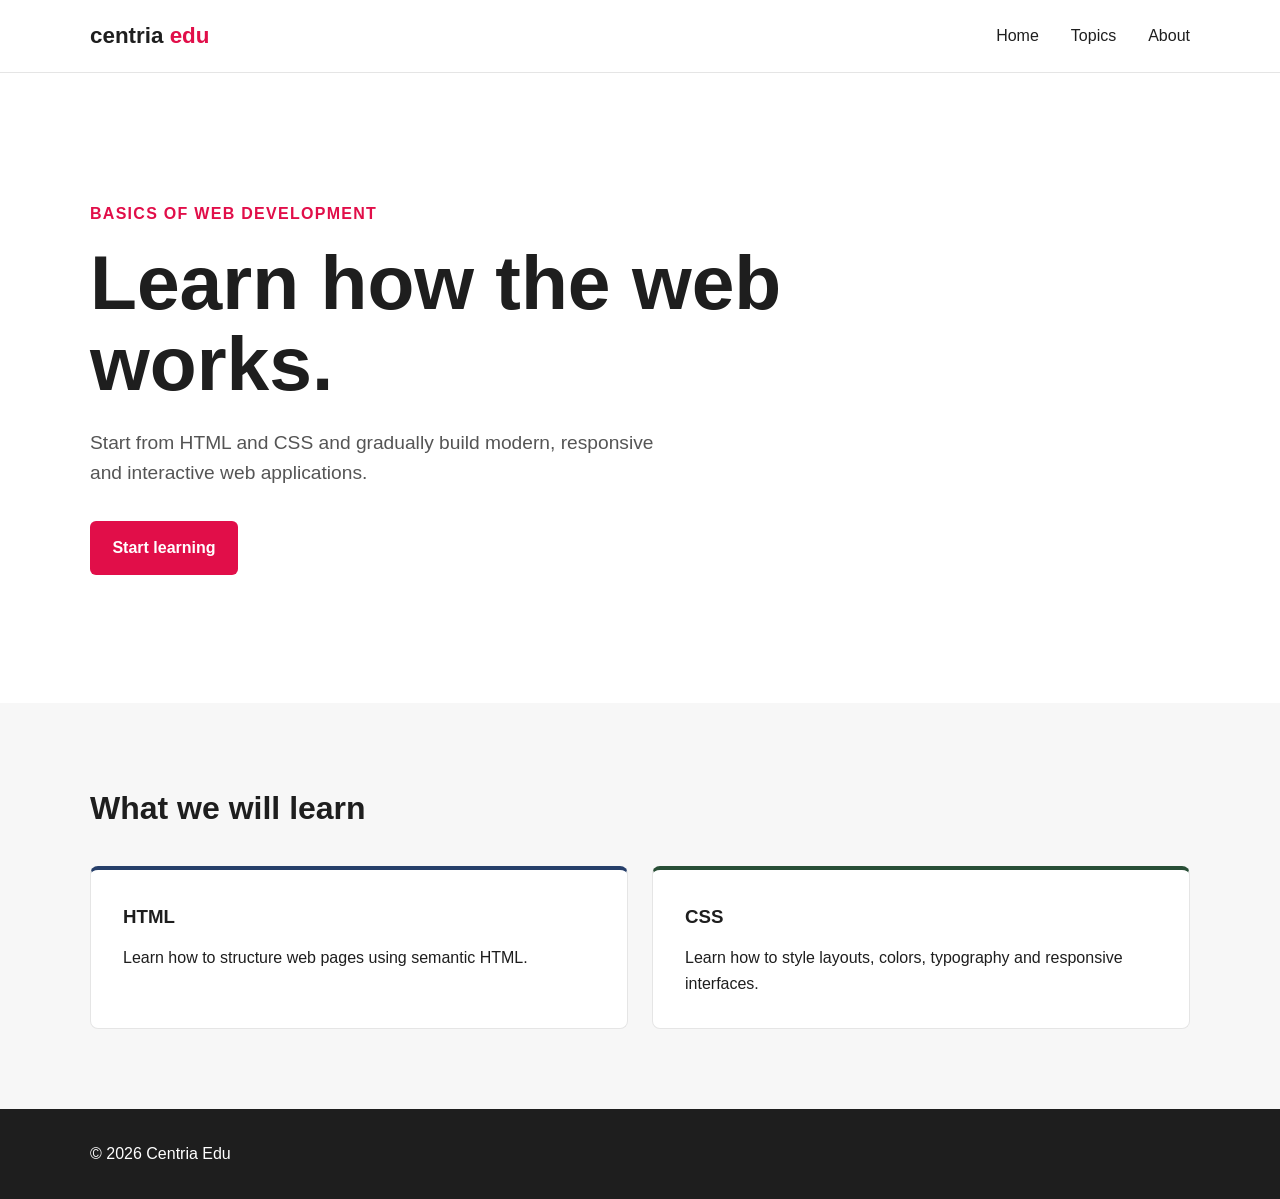
==== s4/index.html @ 7c149ac9 "Add files via upload" ====
<!--
    Centria Edu - Basics of Web Development

    Original author: Ville Heikkiniemi
    Modified by: Student Name
    Last modified: 2026-08-11

    https://Topias777.github.io/s1/s4/

    Based on the original course template.
-->

<!DOCTYPE html>
<html lang="en">
<head>
    <meta charset="UTF-8">
    <meta name="viewport" content="width=device-width, initial-scale=1.0">
    <meta name="author" content="Ville Heikkiniemi">
    <link rel="icon" href="favicon.ico">
    <link rel="stylesheet" href="style.css">
    <title>Centria Edu | Basics of Web Development</title>

    <style>
        :root {
            --primary: #e10e49;
            --light: #ffffff;
            --dark: #1e1e1e;
            --blue: #263f6a;
            --green: #284e36;
            --orange: #e37222;
            --rose: #c24d52;
        }

        * {
            box-sizing: border-box;
            margin: 0;
            padding: 0;
        }

        body {
            font-family: Arial, Helvetica, sans-serif;
            background-color: var(--light);
            color: var(--dark);
            line-height: 1.6;
        }

        header {
            border-bottom: 1px solid #e5e5e5;
        }

        .container {
            width: min(1100px, 90%);
            margin: 0 auto;
        }

        nav {
            min-height: 72px;
            display: flex;
            justify-content: space-between;
            align-items: center;
        }

        .logo {
            font-size: 1.4rem;
            font-weight: bold;
            color: var(--dark);
        }

        .logo span {
            color: var(--primary);
        }

        nav ul {
            display: flex;
            gap: 2rem;
            list-style: none;
        }

        nav a {
            color: var(--dark);
            text-decoration: none;
        }

        nav a:hover {
            color: var(--primary);
        }

        .hero {
            min-height: 70vh;
            display: flex;
            align-items: center;
        }

        .hero-content {
            max-width: 700px;
        }

        .label {
            display: inline-block;
            margin-bottom: 1rem;
            color: var(--primary);
            font-weight: bold;
            text-transform: uppercase;
            letter-spacing: 0.08rem;
        }

        h1 {
            margin-bottom: 1.5rem;
            font-size: clamp(2.5rem, 6vw, 5rem);
            line-height: 1.05;
        }

        .hero p {
            max-width: 600px;
            margin-bottom: 2rem;
            font-size: 1.2rem;
            color: #555;
        }

        .button {
            display: inline-block;
            padding: 0.9rem 1.4rem;
            background-color: var(--primary);
            color: var(--light);
            text-decoration: none;
            border-radius: 6px;
            font-weight: bold;
        }

        .button:hover {
            background-color: var(--rose);
        }

        .topics {
            padding: 5rem 0;
            background-color: #f7f7f7;
        }

        .topics h2 {
            margin-bottom: 2rem;
            font-size: 2rem;
        }

        .cards {
            display: grid;
            grid-template-columns: repeat(2, 1fr);
            gap: 1.5rem;
        }

        .card {
            padding: 2rem;
            background-color: var(--light);
            border: 1px solid #e5e5e5;
            border-radius: 8px;
        }

        .card h3 {
            margin-bottom: 0.8rem;
        }

        .card:nth-child(1) {
            border-top: 4px solid var(--blue);
        }

        .card:nth-child(2) {
            border-top: 4px solid var(--green);
        }

        .card:nth-child(3) {
            border-top: 4px solid var(--orange);
        }

        footer {
            padding: 2rem 0;
            background-color: var(--dark);
            color: var(--light);
        }

        @media (max-width: 700px) {
            nav ul {
                display: none;
            }

            .cards {
                grid-template-columns: 1fr;
            }

            .hero {
                min-height: 60vh;
            }
        }
    </style>
</head>

<body>

    <header>
        <div class="container">
            <nav>
                <div class="logo">
                    centria <span>edu</span>
                </div>

                <ul>
                    <li><a href="#">Home</a></li>
                    <li><a href="#topics">Topics</a></li>
                    <li><a href="#">About</a></li>
                </ul>
            </nav>
        </div>
    </header>

    <main>

        <section class="hero">
            <div class="container">
                <div class="hero-content">

                    <span class="label">Basics of Web Development</span>

                    <h1>
                        Learn how the web works.
                    </h1>

                    <p>
                        Start from HTML and CSS and gradually build modern,
                        responsive and interactive web applications.
                    </p>

                    <a href="#topics" class="button">
                        Start learning
                    </a>

                </div>
            </div>
        </section>

        <section class="topics" id="topics">
            <div class="container">

                <h2>What we will learn</h2>

                <div class="cards">

                    <article class="card">
                        <h3>HTML</h3>
                        <p>
                            Learn how to structure web pages using semantic HTML.
                        </p>
                    </article>

                    <article class="card">
                        <h3>CSS</h3>
                        <p>
                            Learn how to style layouts, colors, typography and
                            responsive interfaces.
                        </p>
                    </article>

                </div>
            </div>
        </section>

    </main>

    <footer>
        <div class="container">
            <p>&copy; 2026 Centria Edu</p>
        </div>
    </footer>

</body>
</html>
---- s4/style.css ----
:root {
    --primary: #e10e49;
    --light: #ffffff;
    --dark: #1e1e1e;
    --blue: #263f6a;
    --green: #284e36;
    --orange: #e37222;
    --rose: #c24d52;
}

* {
    box-sizing: border-box;
    margin: 0;
    padding: 0;
}

body {
    font-family: Arial, Helvetica, sans-serif;
    background-color: var(--light);
    color: var(--dark);
    line-height: 1.6;
}

header {
    border-bottom: 1px solid #e5e5e5;
}

.container {
    width: min(1100px, 90%);
    margin: 0 auto;
}

nav {
    min-height: 72px;
    display: flex;
    justify-content: space-between;
    align-items: center;
}

.logo {
    font-size: 1.4rem;
    font-weight: bold;
    color: var(--dark);
}

.logo span {
    color: var(--primary);
}

nav ul {
    display: flex;
    gap: 2rem;
    list-style: none;
}

nav a {
    color: var(--dark);
    text-decoration: none;
}

nav a:hover {
    color: var(--primary);
}

.hero {
    min-height: 70vh;
    display: flex;
    align-items: center;
}

.hero-content {
    max-width: 700px;
}

.label {
    display: inline-block;
    margin-bottom: 1rem;
    color: var(--primary);
    font-weight: bold;
    text-transform: uppercase;
    letter-spacing: 0.08rem;
}

h1 {
    margin-bottom: 1.5rem;
    font-size: clamp(2.5rem, 6vw, 5rem);
    line-height: 1.05;
}

.hero p {
    max-width: 600px;
    margin-bottom: 2rem;
    font-size: 1.2rem;
    color: #555;
}

.button {
    display: inline-block;
    padding: 0.9rem 1.4rem;
    background-color: var(--primary);
    color: var(--light);
    text-decoration: none;
    border-radius: 6px;
    font-weight: bold;
}

.button:hover {
    background-color: var(--rose);
}

.topics {
    padding: 5rem 0;
    background-color: #f7f7f7;
}

.topics h2 {
    margin-bottom: 2rem;
    font-size: 2rem;
}

.cards {
    display: grid;
    grid-template-columns: repeat(2, 1fr);
    gap: 1.5rem;
}

.card {
    padding: 2rem;
    background-color: var(--light);
    border: 1px solid #e5e5e5;
    border-radius: 8px;
}

.card h3 {
    margin-bottom: 0.8rem;
}

.card:nth-child(1) {
    border-top: 4px solid var(--blue);
}

.card:nth-child(2) {
    border-top: 4px solid var(--green);
}

.card:nth-child(3) {
    border-top: 4px solid var(--orange);
}

footer {
    padding: 2rem 0;
    background-color: var(--dark);
    color: var(--light);
}

@media (max-width: 700px) {
    nav ul {
        display: none;
    }

    .cards {
        grid-template-columns: 1fr;
    }

    .hero {
        min-height: 60vh;
    }
}
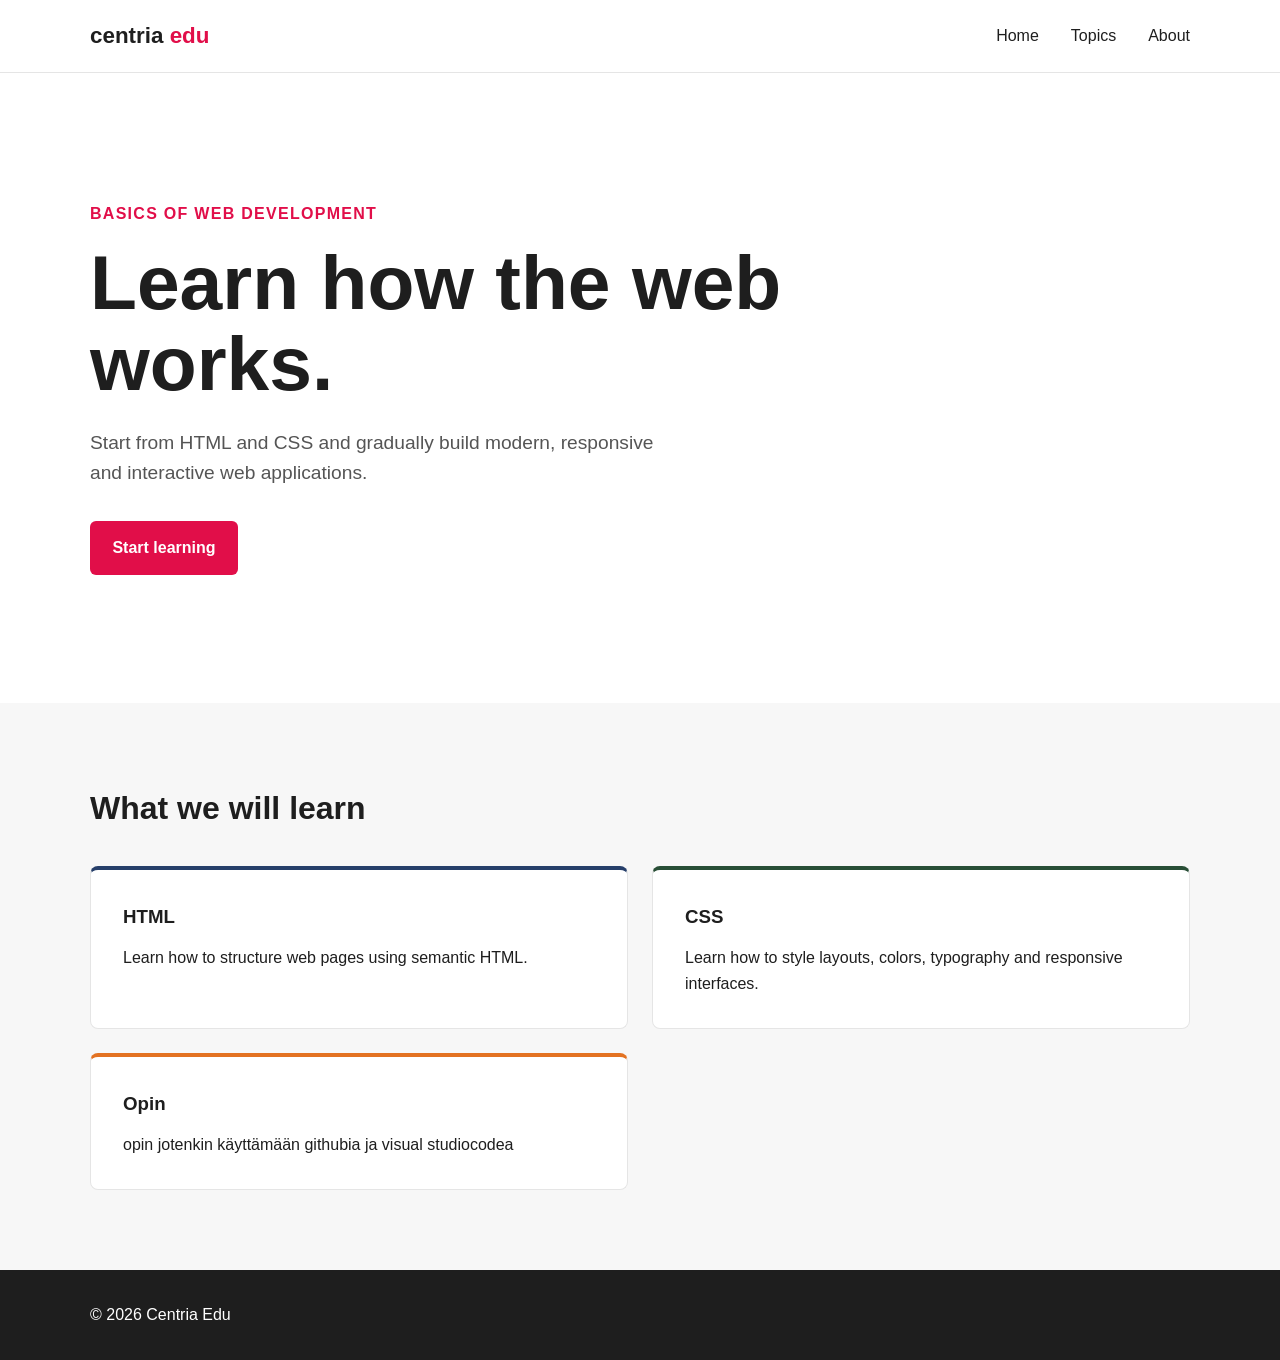
==== commit 955d7acf: "Add files via upload" ====
--- a/s4/index.html
+++ b/s4/index.html
@@ -257,6 +257,12 @@
                             responsive interfaces.
                         </p>
                     </article>
+                                        <article class="card">
+                        <h3>Opin</h3>
+                        <p>
+                            opin jotenkin käyttämään githubia ja visual studiocodea
+                        </p>
+                    </article>
 
                 </div>
             </div>
